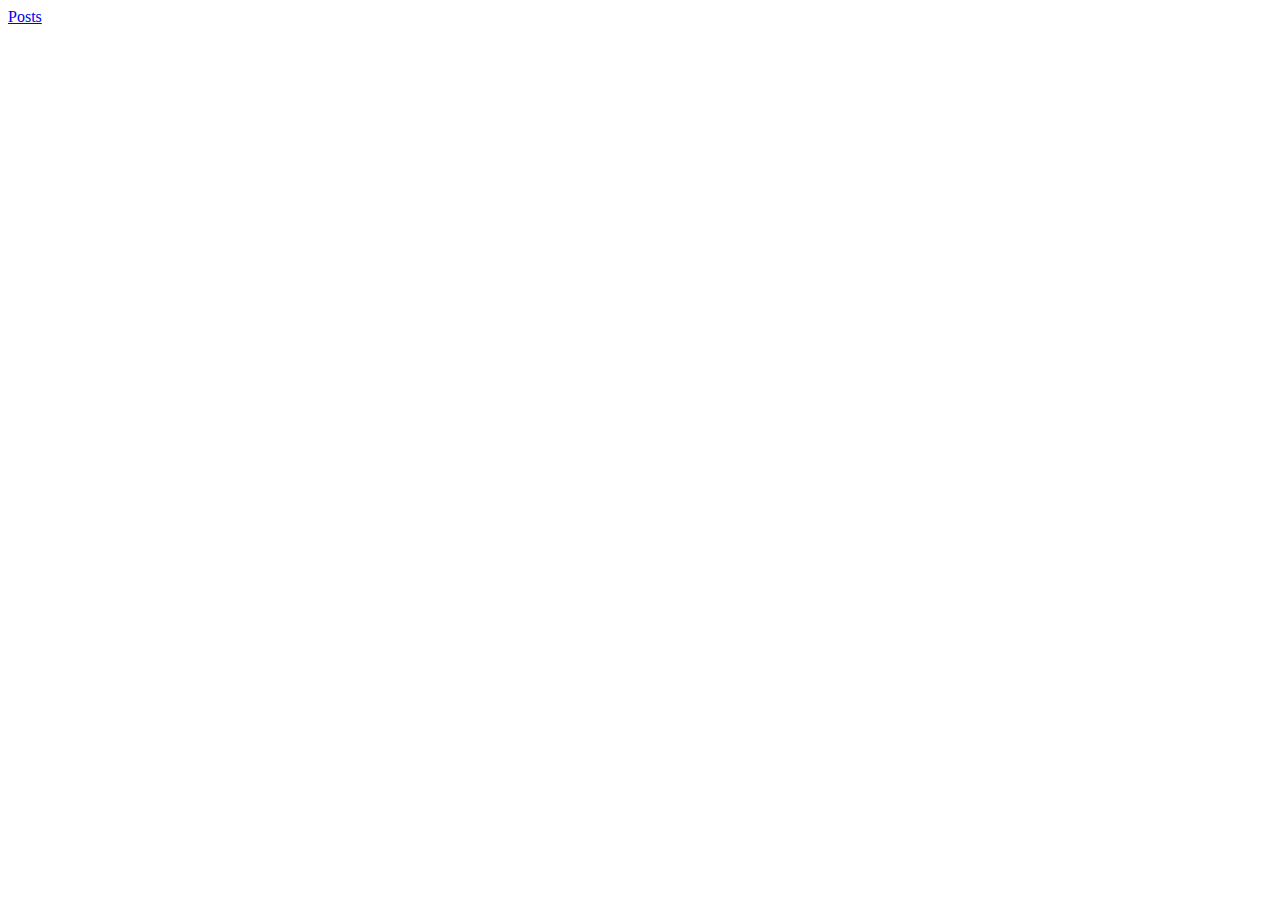
==== index.html @ fa4cb7d7 "init commit" ====
<!DOCTYPE html>
<html lang="en-US">

<head>
	<meta name="generator" content="Hugo 0.25.1" />
    <meta charset="utf-8">
    <meta http-equiv="X-UA-Compatible" content="chrome=1">
    <meta name="HandheldFriendly" content="True">
    <meta name="MobileOptimized" content="320">
    <meta name="viewport" content="width=device-width, initial-scale=1.0">
    <meta name="referrer" content="no-referrer">
    
    <meta name="description" content="Your description">
    
    <meta name="twitter:card" content="summary">
    <meta name="twitter:domain" content="https://hugo-vue-mix.netlify.com/">
    
    <meta name="twitter:image" content="https://hugo-vue-mix.netlify.com/tn.png">
    <meta name="twitter:title" property="og:title" itemprop="title name" content="無双庵HP">
    <meta name="twitter:description" property="og:description" itemprop="description" content="Your description">
    <meta name="og:type" content="website">
    <meta name="og:url" content="https://hugo-vue-mix.netlify.com/">
    <meta name="og:image" itemprop="image primaryImageOfPage" content="https://hugo-vue-mix.netlify.com/tn.png">
    
    <title>無双庵HP</title>
    <link rel="shortcut icon" href="https://hugo-vue-mix.netlify.com/favicon.ico" id="favicon">
    <link rel="stylesheet" href="https://hugo-vue-mix.netlify.com/css/style.css">
    
    <link rel="stylesheet" href="https://fonts.googleapis.com/css?family=Didact+Gothic">
    
    <script src="https://code.jquery.com/jquery-3.2.1.min.js" integrity="sha256-hwg4gsxgFZhOsEEamdOYGBf13FyQuiTwlAQgxVSNgt4="
        crossorigin="anonymous"></script>
    
    

</head>

</html>
<body><div class="section" id="splash">
<div class="big-link"> <a href="https://hugo-vue-mix.netlify.com/post/">Posts</a></div>
</div></body>
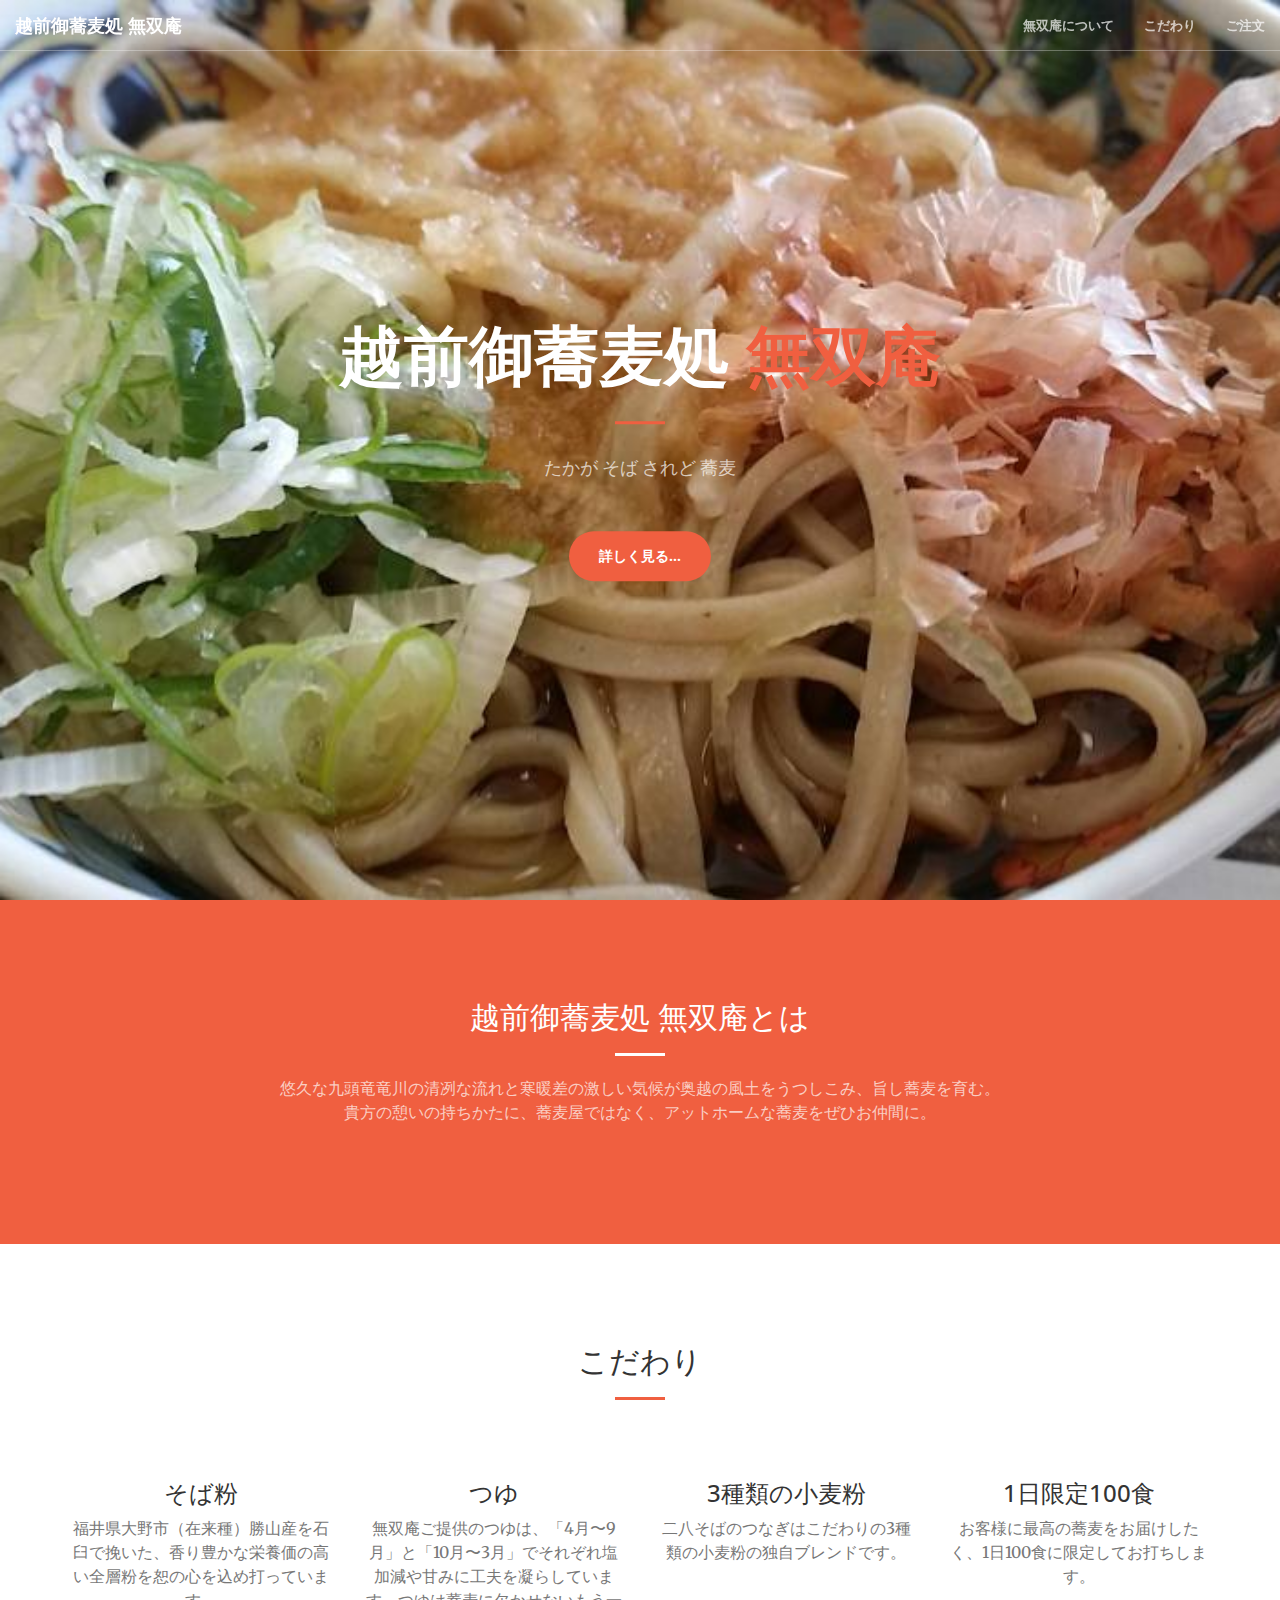
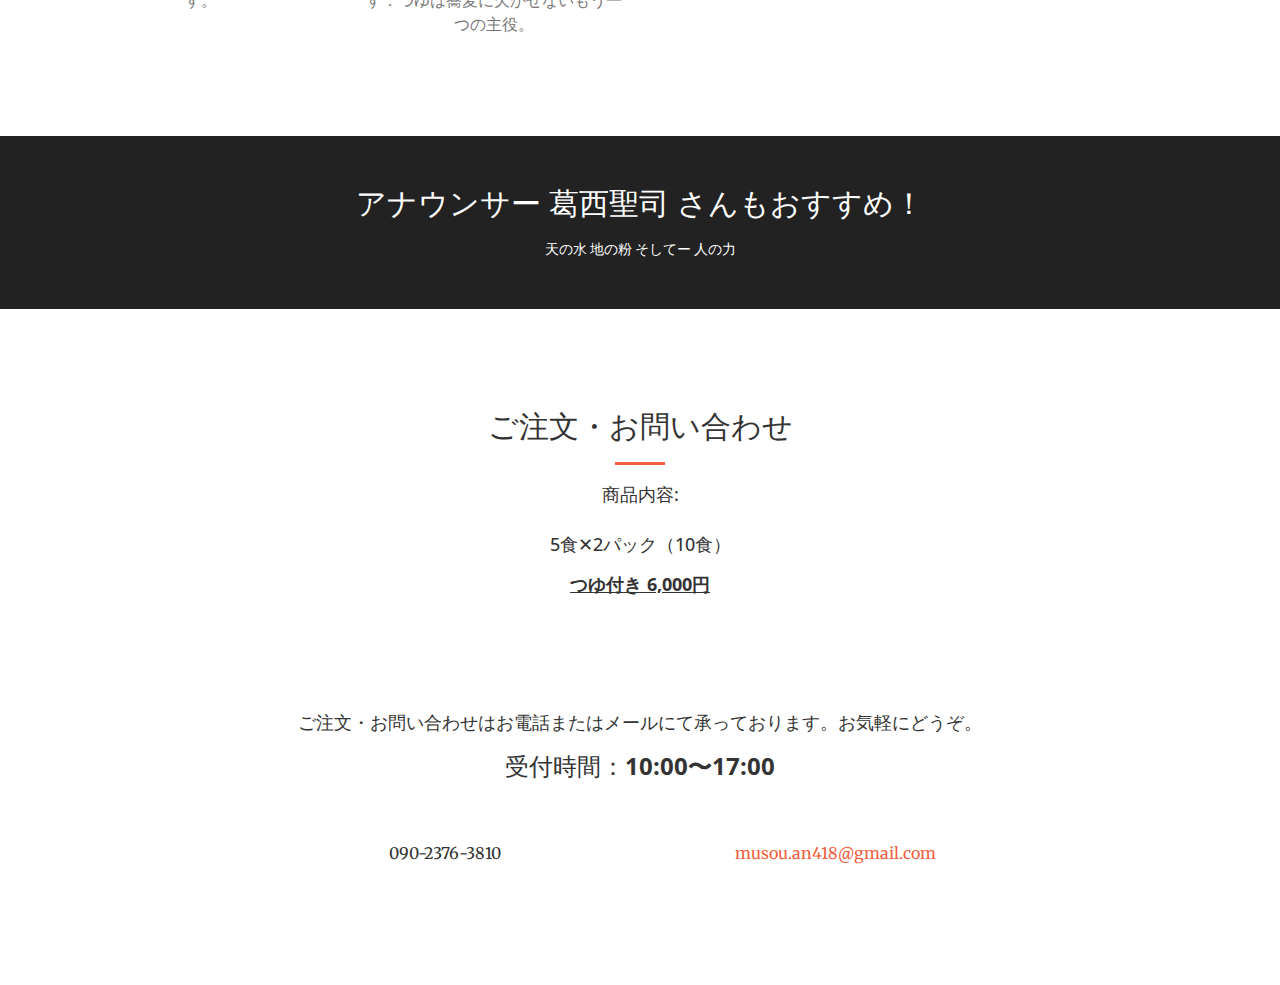
==== commit abdda793: "init commit" ====
--- a/index.html
+++ b/index.html
@@ -1,41 +1,265 @@
 <!DOCTYPE html>
-<html lang="en-US">
-
-<head>
-	<meta name="generator" content="Hugo 0.25.1" />
-    <meta charset="utf-8">
-    <meta http-equiv="X-UA-Compatible" content="chrome=1">
-    <meta name="HandheldFriendly" content="True">
-    <meta name="MobileOptimized" content="320">
-    <meta name="viewport" content="width=device-width, initial-scale=1.0">
-    <meta name="referrer" content="no-referrer">
+<html lang="jp">
+    <head>
+        <meta charset="utf-8">
+<meta http-equiv="X-UA-Compatible" content="IE=edge">
+<meta name="viewport" content="width=device-width, initial-scale=1">
+<meta name="author" content="Haruki Hashimoto">
+<meta name="description" content="蕎麦処 無双庵">
+<meta name="generator" content="Hugo 0.25.1" />
+<title>無双庵HP</title>
+
+<!-- Favicon -->
+<link rel="shortcut icon" href="http://musouan.github.io/favicon.ico">
+<!-- Bootstrap Core CSS -->
+<link rel="stylesheet" href="http://musouan.github.io/css/bootstrap.min.css" type="text/css">
+<!-- Custom Fonts -->
+<link href='//fonts.googleapis.com/css?family=Open+Sans:300italic,400italic,600italic,700italic,800italic,400,300,600,700,800' rel='stylesheet' type='text/css'>
+<link href='//fonts.googleapis.com/css?family=Merriweather:400,300,300italic,400italic,700,700italic,900,900italic' rel='stylesheet' type='text/css'>
+<link rel="stylesheet" href="http://musouan.github.io/font-awesome/css/font-awesome.min.css" type="text/css">
+<!-- Plugin CSS -->
+<link rel="stylesheet" href="http://musouan.github.io/css/animate.min.css" type="text/css">
+<!-- Custom CSS -->
+<link rel="stylesheet" href="http://musouan.github.io/css/creative.css" type="text/css">
+<link rel="stylesheet" href="http://musouan.github.io/css/modals.css" type="text/css">
+
+<!-- HTML5 Shim and Respond.js IE8 support of HTML5 elements and media queries -->
+<!-- WARNING: Respond.js doesn't work if you view the page via file:// -->
+<!--[if lt IE 9]>
+        <script src="https://oss.maxcdn.com/libs/html5shiv/3.7.0/html5shiv.js"></script>
+        <script src="https://oss.maxcdn.com/libs/respond.js/1.4.2/respond.min.js"></script>
+<![endif]-->
+
+    </head>
+    <body id="page-top">
+        
+            <!-- NAVIGATION -->
+<nav id="mainNav" class="navbar navbar-default navbar-fixed-top">
+    <div class="container-fluid">
+        <!-- Brand and toggle get grouped for better mobile display -->
+        <div class="navbar-header">
+            <button type="button" class="navbar-toggle collapsed" data-toggle="collapse" data-target="#bs-example-navbar-collapse-1">
+                <span class="sr-only">Toggle navigation</span>
+                <span class="icon-bar"></span>
+                <span class="icon-bar"></span>
+                <span class="icon-bar"></span>
+            </button>
+            
+                <a class="navbar-brand page-scroll" href="#page-top">越前御蕎麦処 無双庵</a>
+            
+        </div>
+        <!-- Collect the nav links, forms, and other content for toggling -->
+        <div class="collapse navbar-collapse" id="bs-example-navbar-collapse-1">
+            <ul class="nav navbar-nav navbar-right">
+                
+                    <li>
+                        <a class="page-scroll" href="#about">無双庵について</a>
+                    </li>
+                
+                
+                    <li>
+                        <a class="page-scroll" href="#services">こだわり</a>
+                    </li>
+                
+                
+                
+                
+                    <li>
+                        <a class="page-scroll" href="#contact">ご注文</a>
+                    </li>
+                
+            </ul>
+        </div>
+        <!-- /.navbar-collapse -->
+    </div>
+    <!-- /.container-fluid -->
+</nav>
+
+        
+
+        
+            <!-- HEADER -->
+<header>
+    <div class="header-content">
+        <div class="header-content-inner">
+            
+                <h1>越前御蕎麦処 <a href="/">無双庵</a></h1>
+            
+            
+                <hr>
+            
+            
+                <p>たかが そば されど 蕎麦</p>
+            
+            
+                <a href="#about" class="btn btn-primary btn-xl page-scroll">詳しく見る…</a>
+            
+        </div>
+    </div>
+</header>
+
+        
+
+        
+            <!-- ABOUT -->
+<section class="bg-primary" id="about">
+    <div class="container">
+        <div class="row">
+            <div class="col-lg-8 col-lg-offset-2 text-center">
+                
+                    <h2 class="section-heading">越前御蕎麦処 無双庵とは</h2>
+                
+                
+                    <hr class="light">
+                
+                
+                    <p class="text-faded">悠久な九頭竜竜川の清冽な流れと寒暖差の激しい気候が奥越の風土をうつしこみ、旨し蕎麦を育む。<br>貴方の憩いの持ちかたに、蕎麦屋ではなく、アットホームな蕎麦をぜひお仲間に。</p>
+                
+                
+            </div>
+        </div>
+    </div>
+</section>
+
+        
+
+        
+            <!-- SERVICES -->
+<section id="services">
     
-    <meta name="description" content="Your description">
+        <div class="container">
+            <div class="row">
+                <div class="col-lg-12 text-center">
+                    <h2 class="section-heading">こだわり</h2>
+                    <hr class="primary">
+                </div>
+            </div>
+        </div>
     
-    <meta name="twitter:card" content="summary">
-    <meta name="twitter:domain" content="https://hugo-vue-mix.netlify.com/">
-    
-    <meta name="twitter:image" content="https://hugo-vue-mix.netlify.com/tn.png">
-    <meta name="twitter:title" property="og:title" itemprop="title name" content="無双庵HP">
-    <meta name="twitter:description" property="og:description" itemprop="description" content="Your description">
-    <meta name="og:type" content="website">
-    <meta name="og:url" content="https://hugo-vue-mix.netlify.com/">
-    <meta name="og:image" itemprop="image primaryImageOfPage" content="https://hugo-vue-mix.netlify.com/tn.png">
-    
-    <title>無双庵HP</title>
-    <link rel="shortcut icon" href="https://hugo-vue-mix.netlify.com/favicon.ico" id="favicon">
-    <link rel="stylesheet" href="https://hugo-vue-mix.netlify.com/css/style.css">
-    
-    <link rel="stylesheet" href="https://fonts.googleapis.com/css?family=Didact+Gothic">
-    
-    <script src="https://code.jquery.com/jquery-3.2.1.min.js" integrity="sha256-hwg4gsxgFZhOsEEamdOYGBf13FyQuiTwlAQgxVSNgt4="
-        crossorigin="anonymous"></script>
-    
-    
-
-</head>
-
+    <div class="container">
+        <div class="row">
+            
+            <div class="col-lg-3 col-md-6 text-center">
+                <div class="service-box">
+                    <i class="fa fa-4x  wow bounceIn text-primary"></i>
+                    <h3>そば粉</h3>
+                    
+                        <p class="text-muted">福井県大野市（在来種）勝山産を石臼で挽いた、香り豊かな栄養価の高い全層粉を恕の心を込め打っています。</p>
+                    
+                </div>
+            </div>
+            
+            <div class="col-lg-3 col-md-6 text-center">
+                <div class="service-box">
+                    <i class="fa fa-4x  wow bounceIn text-primary"></i>
+                    <h3>つゆ</h3>
+                    
+                        <p class="text-muted">無双庵ご提供のつゆは、「4月〜9月」と「10月〜3月」でそれぞれ塩加減や甘みに工夫を凝らしています．つゆは蕎麦に欠かせないもう一つの主役。</p>
+                    
+                </div>
+            </div>
+            
+            <div class="col-lg-3 col-md-6 text-center">
+                <div class="service-box">
+                    <i class="fa fa-4x  wow bounceIn text-primary"></i>
+                    <h3>3種類の小麦粉</h3>
+                    
+                        <p class="text-muted">二八そばのつなぎはこだわりの3種類の小麦粉の独自ブレンドです。</p>
+                    
+                </div>
+            </div>
+            
+            <div class="col-lg-3 col-md-6 text-center">
+                <div class="service-box">
+                    <i class="fa fa-4x  wow bounceIn text-primary"></i>
+                    <h3>1日限定100食</h3>
+                    
+                        <p class="text-muted">お客様に最高の蕎麦をお届けしたく、1日100食に限定してお打ちします。</p>
+                    
+                </div>
+            </div>
+            
+        </div>
+    </div>
+</section>
+
+        
+
+        
+
+        
+
+        
+            <!-- ASIDE -->
+<aside class="bg-dark">
+    <div class="container text-center">
+        <div class="call-to-action">
+            <h2>アナウンサー 葛西聖司 さんもおすすめ！</h2>
+             天の水 地の粉 そしてー    人の力 
+            
+        </div>
+    </div>
+</aside>
+
+        
+
+        
+            <!-- CONTACT -->
+<section id="contact">
+    <div class="container">
+        <div class="row">
+            <div class="col-lg-8 col-lg-offset-2 text-center">
+                
+                    <h2 class="section-heading">ご注文・お問い合わせ</h2>
+                
+                
+                    <hr class="primary">
+                
+                
+                    <p><h4>商品内容:<h4><br>5食✕2パック（10食）<br><br><u><b>つゆ付き 6,000円</u></b><br><br><br><br><br><br><br>ご注文・お問い合わせはお電話またはメールにて承っております。お気軽にどうぞ。<br><h3>受付時間：<b>10:00〜17:00</b></h3></p>
+                
+            </div>
+            
+                <div class="
+                
+                    col-lg-4
+                
+                col-lg-offset-2 text-center">
+                    <i class="fa fa-phone fa-3x wow bounceIn"></i>
+                    <p>090-2376-3810</p>
+                </div>
+            
+            
+                <div class="
+                
+                    col-lg-4
+                
+                 text-center">
+                    <i class="fa fa-envelope-o fa-3x wow bounceIn" data-wow-delay=".1s"></i>
+                    <p><a href="mailto:musou.an418@gmail.com">musou.an418@gmail.com</a></p>
+                </div>
+            
+        </div>
+    </div>
+</section>
+
+        
+
+        
+
+        <!-- jQuery -->
+<script src="http://musouan.github.io/js/jquery.js"></script>
+<!-- Bootstrap Core JavaScript -->
+<script src="http://musouan.github.io/js/bootstrap.min.js"></script>
+<!-- Plugin JavaScript -->
+<script src="http://musouan.github.io/js/jquery.easing.min.js"></script>
+<script src="http://musouan.github.io/js/jquery.fittext.js"></script>
+<script src="http://musouan.github.io/js/wow.min.js"></script>
+
+<!-- Custom Theme JavaScript -->
+<script src="http://musouan.github.io/js/creative.js"></script>
+
+
+        
+    </body>
 </html>
-<body><div class="section" id="splash">
-<div class="big-link"> <a href="https://hugo-vue-mix.netlify.com/post/">Posts</a></div>
-</div></body>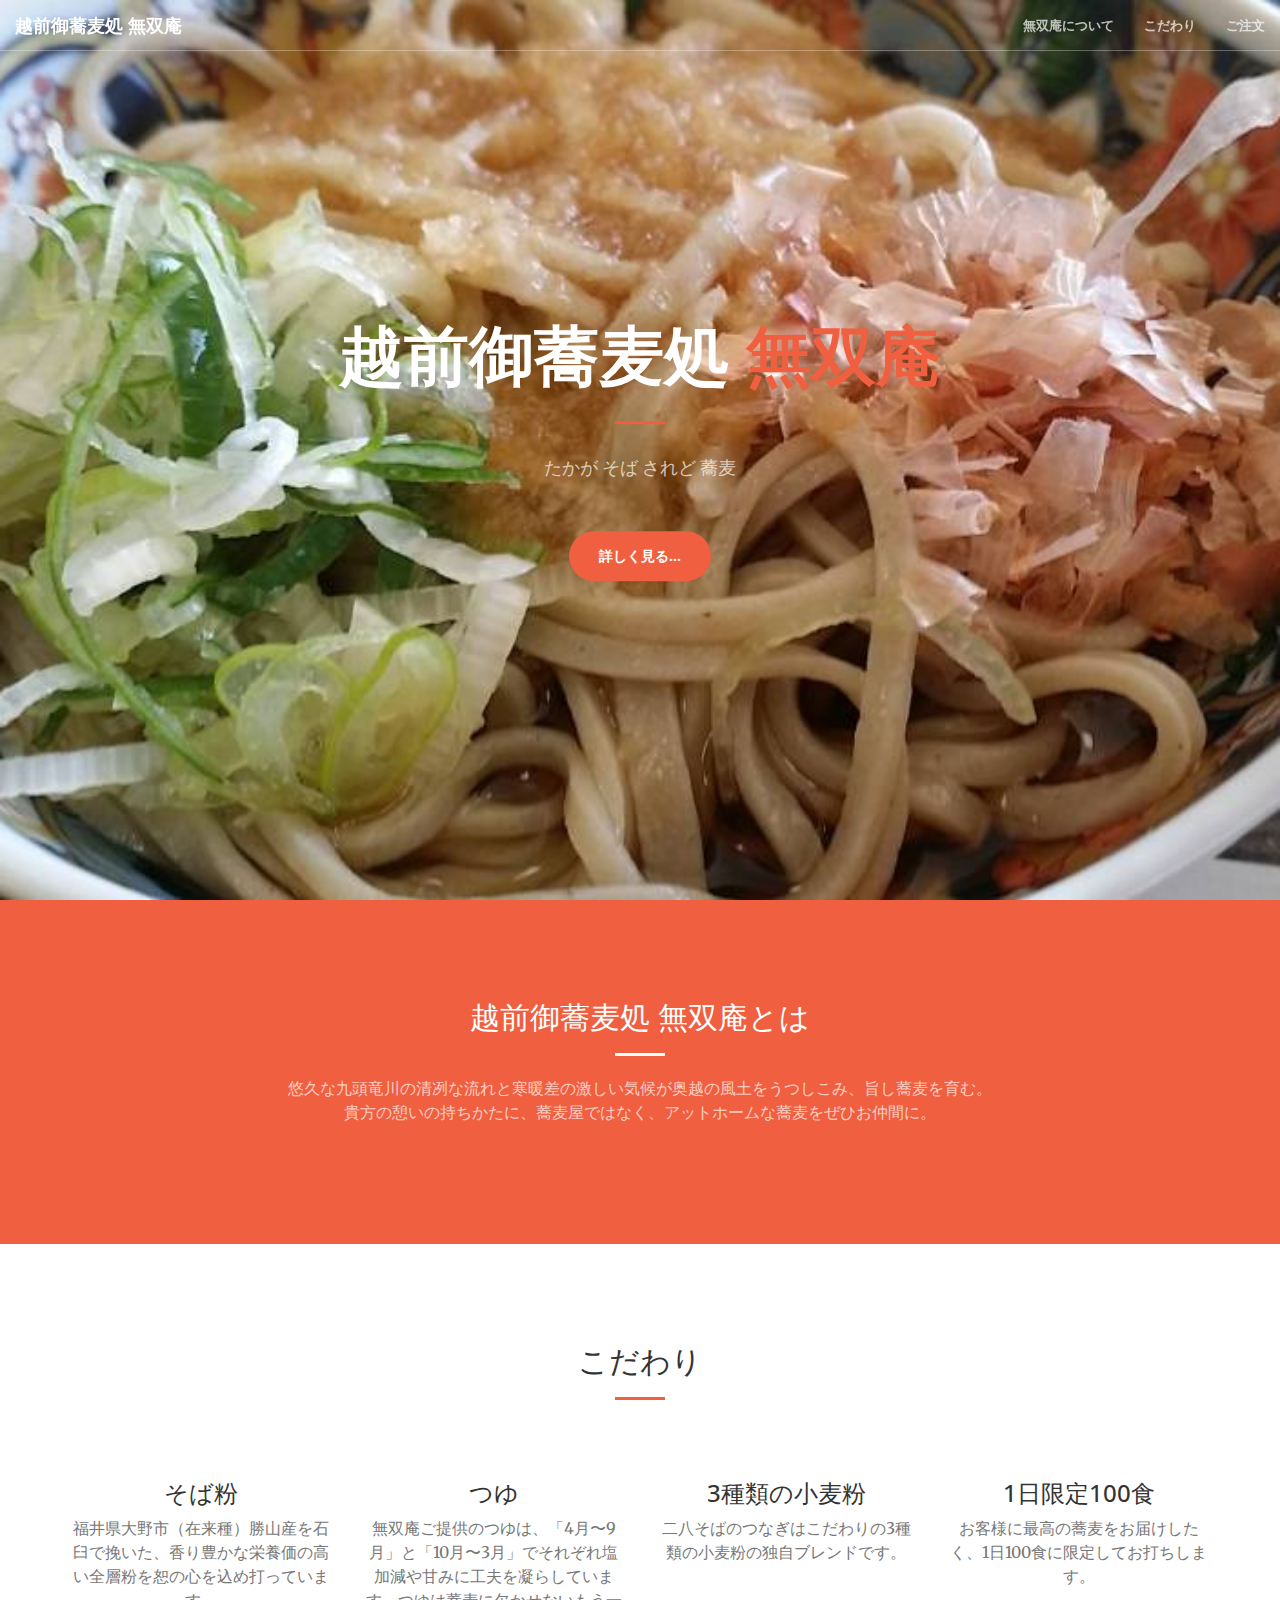
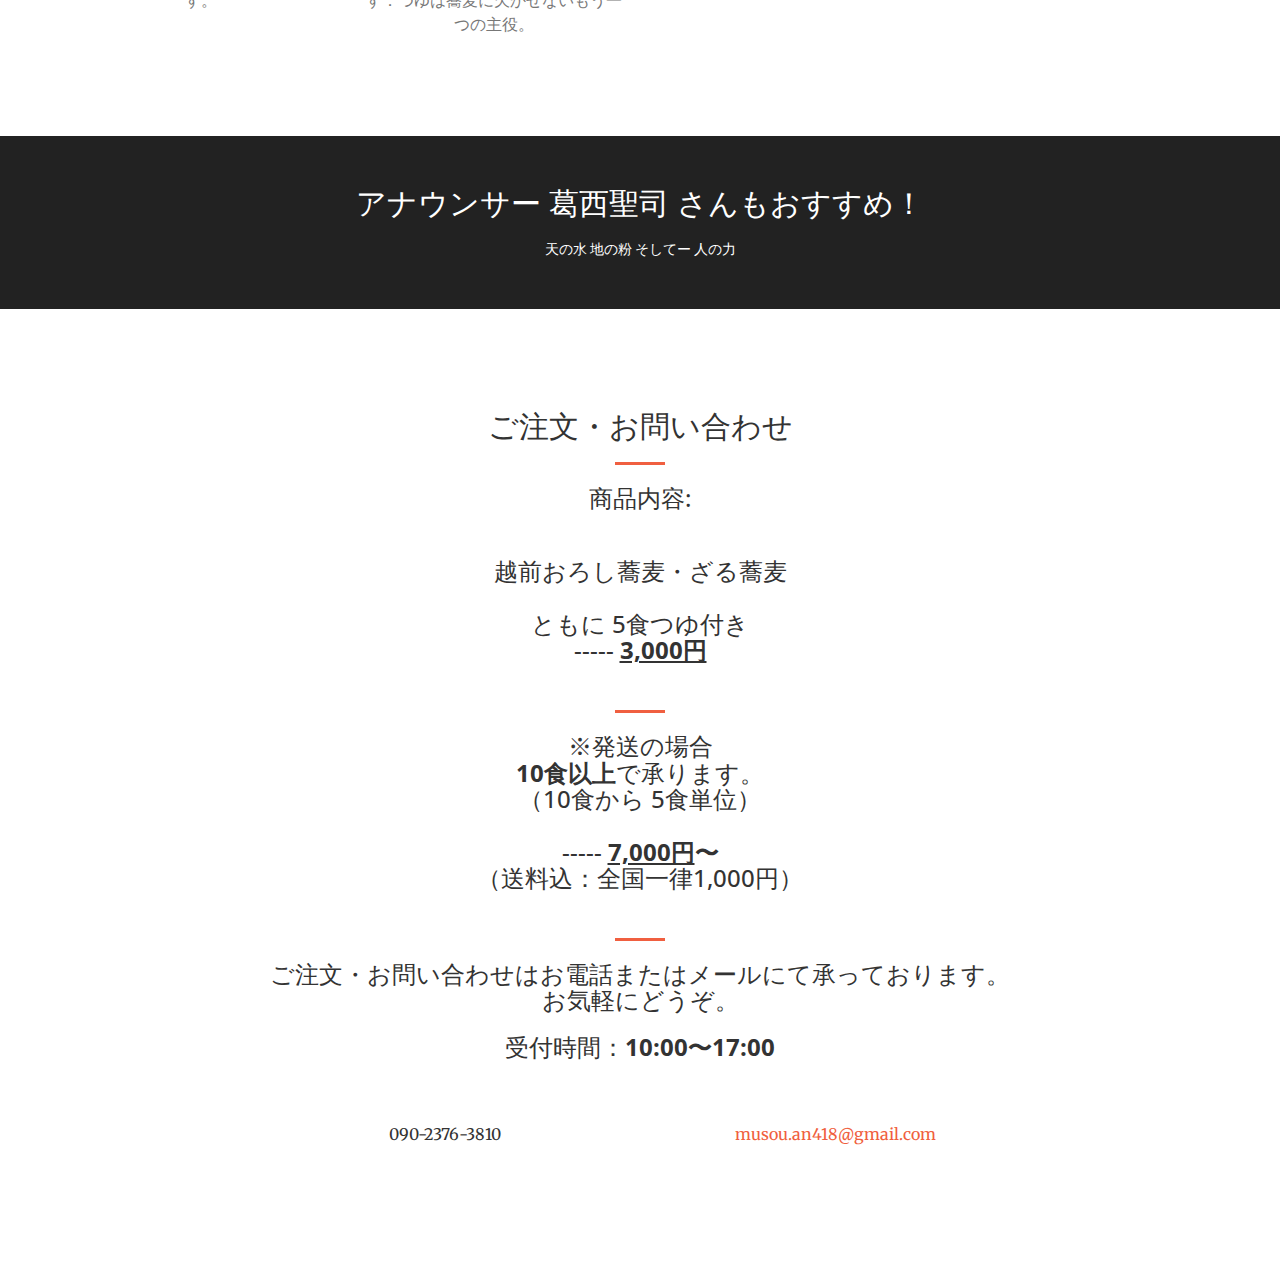
==== commit dafe1809: "feat: 商品内容の修正" ====
--- a/index.html
+++ b/index.html
@@ -10,18 +10,18 @@
 <title>無双庵HP</title>
 
 <!-- Favicon -->
-<link rel="shortcut icon" href="http://musouan.github.io/favicon.ico">
+<link rel="shortcut icon" href="https://musouan.github.io/favicon.ico">
 <!-- Bootstrap Core CSS -->
-<link rel="stylesheet" href="http://musouan.github.io/css/bootstrap.min.css" type="text/css">
+<link rel="stylesheet" href="https://musouan.github.io/css/bootstrap.min.css" type="text/css">
 <!-- Custom Fonts -->
 <link href='//fonts.googleapis.com/css?family=Open+Sans:300italic,400italic,600italic,700italic,800italic,400,300,600,700,800' rel='stylesheet' type='text/css'>
 <link href='//fonts.googleapis.com/css?family=Merriweather:400,300,300italic,400italic,700,700italic,900,900italic' rel='stylesheet' type='text/css'>
-<link rel="stylesheet" href="http://musouan.github.io/font-awesome/css/font-awesome.min.css" type="text/css">
+<link rel="stylesheet" href="https://musouan.github.io/font-awesome/css/font-awesome.min.css" type="text/css">
 <!-- Plugin CSS -->
-<link rel="stylesheet" href="http://musouan.github.io/css/animate.min.css" type="text/css">
+<link rel="stylesheet" href="https://musouan.github.io/css/animate.min.css" type="text/css">
 <!-- Custom CSS -->
-<link rel="stylesheet" href="http://musouan.github.io/css/creative.css" type="text/css">
-<link rel="stylesheet" href="http://musouan.github.io/css/modals.css" type="text/css">
+<link rel="stylesheet" href="https://musouan.github.io/css/creative.css" type="text/css">
+<link rel="stylesheet" href="https://musouan.github.io/css/modals.css" type="text/css">
 
 <!-- HTML5 Shim and Respond.js IE8 support of HTML5 elements and media queries -->
 <!-- WARNING: Respond.js doesn't work if you view the page via file:// -->
@@ -113,7 +113,7 @@
                     <hr class="light">
                 
                 
-                    <p class="text-faded">悠久な九頭竜竜川の清冽な流れと寒暖差の激しい気候が奥越の風土をうつしこみ、旨し蕎麦を育む。<br>貴方の憩いの持ちかたに、蕎麦屋ではなく、アットホームな蕎麦をぜひお仲間に。</p>
+                    <p class="text-faded">悠久な九頭竜川の清冽な流れと寒暖差の激しい気候が奥越の風土をうつしこみ、旨し蕎麦を育む。<br>貴方の憩いの持ちかたに、蕎麦屋ではなく、アットホームな蕎麦をぜひお仲間に。</p>
                 
                 
             </div>
@@ -216,7 +216,8 @@
                     <hr class="primary">
                 
                 
-                    <p><h4>商品内容:<h4><br>5食✕2パック（10食）<br><br><u><b>つゆ付き 6,000円</u></b><br><br><br><br><br><br><br>ご注文・お問い合わせはお電話またはメールにて承っております。お気軽にどうぞ。<br><h3>受付時間：<b>10:00〜17:00</b></h3></p>
+                    <p><h3>商品内容:<h3><br>越前おろし蕎麦・ざる蕎麦<br><br>ともに 5食つゆ付き<br>----- <u><b>3,000円</u></b><br><br><hr>※発送の場合<br><b>10食以上</b>で承ります。<br>（10食から 5食単位）<br><br>-----  <b><u>7,000円</u>〜</b><br>（送料込：全国一律1,000円）<br><br><hr>ご注文・お問い合わせはお電話またはメールにて承っております。お気軽にどうぞ。<br><h3>受付時間：<b>10:00〜17:00</b></h3>
+</p>
                 
             </div>
             
@@ -248,16 +249,16 @@
         
 
         <!-- jQuery -->
-<script src="http://musouan.github.io/js/jquery.js"></script>
+<script src="https://musouan.github.io/js/jquery.js"></script>
 <!-- Bootstrap Core JavaScript -->
-<script src="http://musouan.github.io/js/bootstrap.min.js"></script>
+<script src="https://musouan.github.io/js/bootstrap.min.js"></script>
 <!-- Plugin JavaScript -->
-<script src="http://musouan.github.io/js/jquery.easing.min.js"></script>
-<script src="http://musouan.github.io/js/jquery.fittext.js"></script>
-<script src="http://musouan.github.io/js/wow.min.js"></script>
+<script src="https://musouan.github.io/js/jquery.easing.min.js"></script>
+<script src="https://musouan.github.io/js/jquery.fittext.js"></script>
+<script src="https://musouan.github.io/js/wow.min.js"></script>
 
 <!-- Custom Theme JavaScript -->
-<script src="http://musouan.github.io/js/creative.js"></script>
+<script src="https://musouan.github.io/js/creative.js"></script>
 
 
         
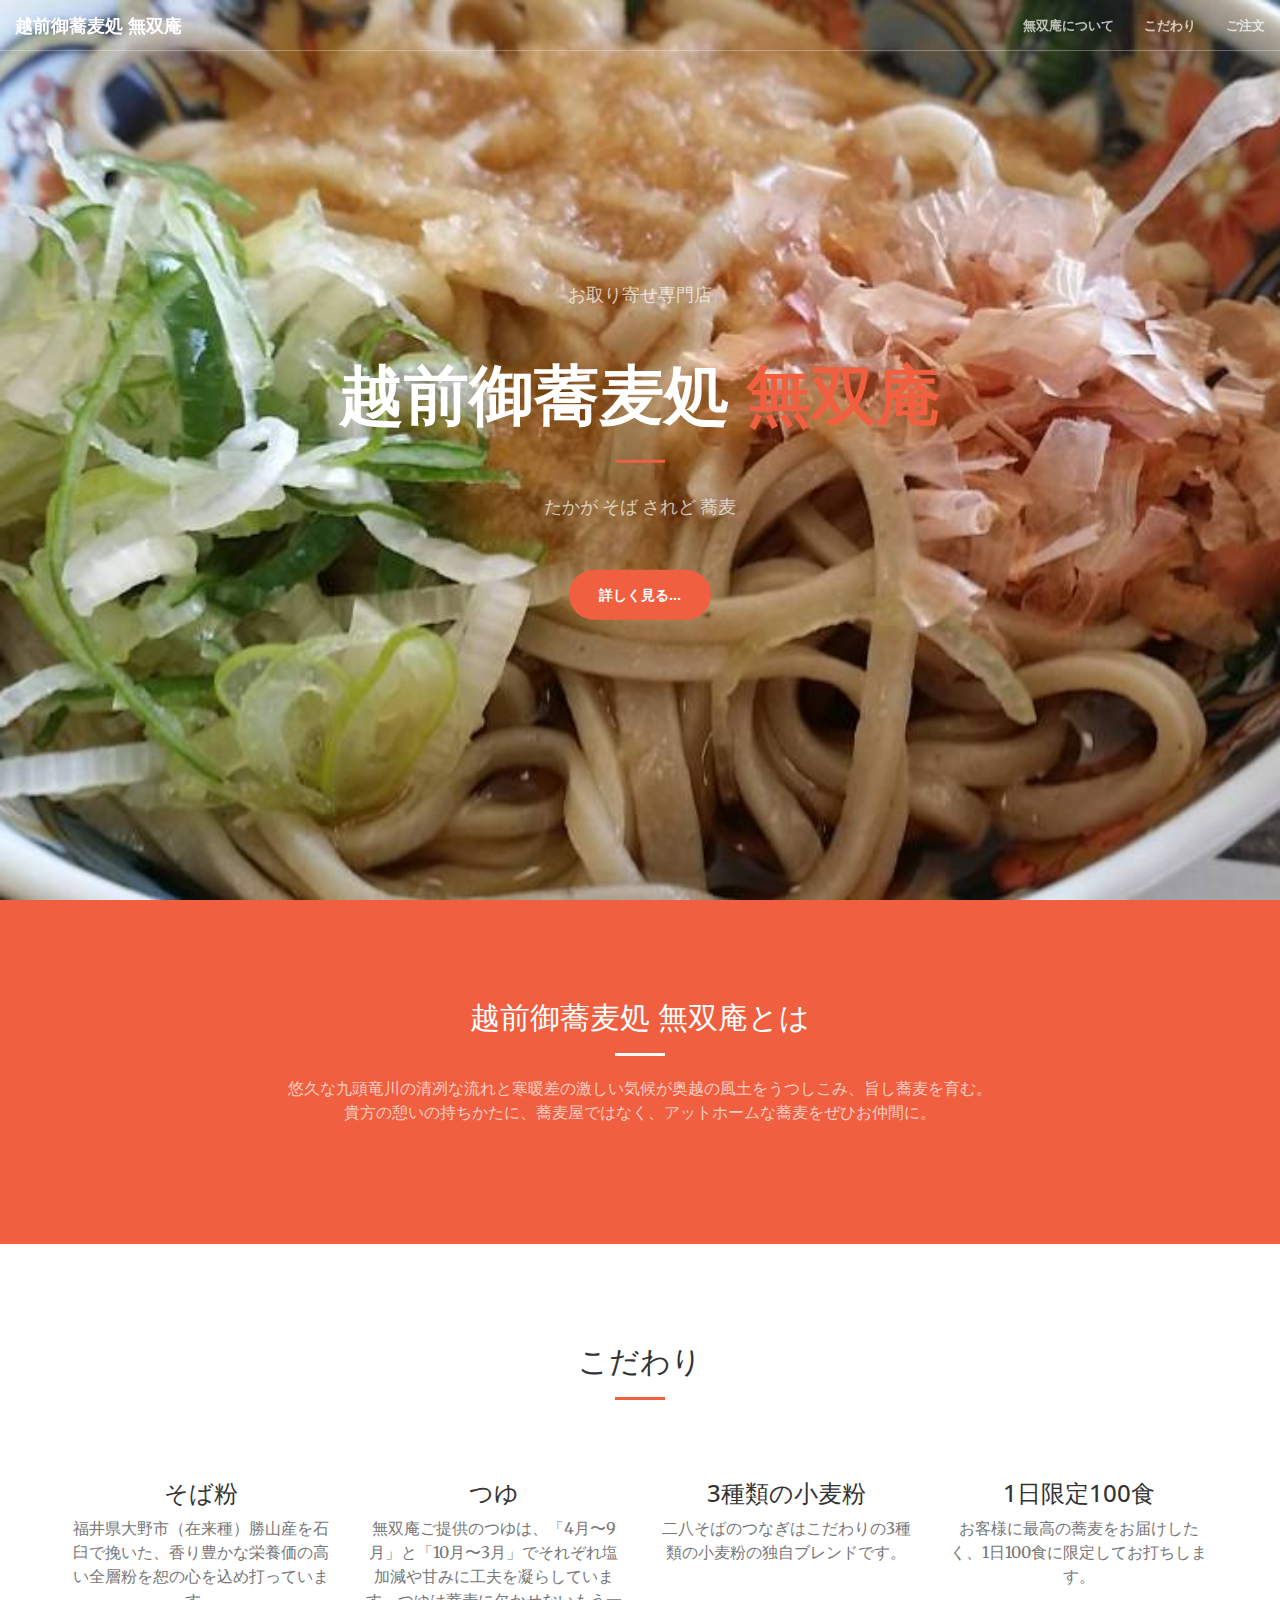
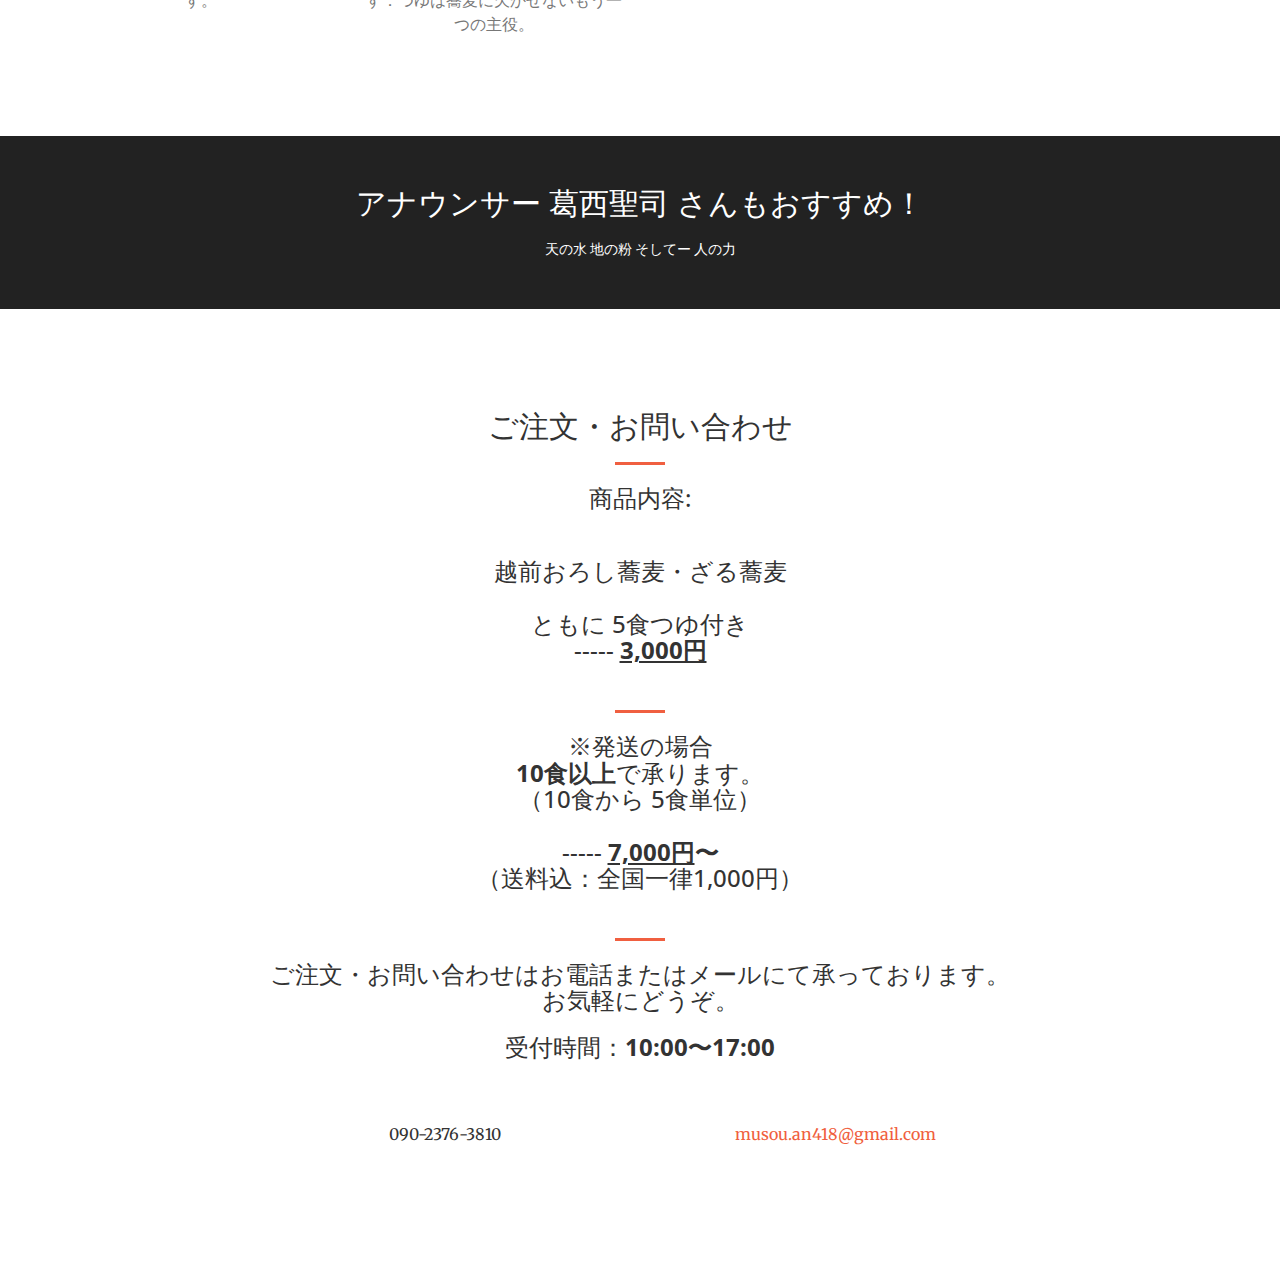
==== commit f15f804a: "feat: タイトルにお取り寄せ専門店と追加，画像サイズ縮小" ====
--- a/index.html
+++ b/index.html
@@ -83,7 +83,7 @@
     <div class="header-content">
         <div class="header-content-inner">
             
-                <h1>越前御蕎麦処 <a href="/">無双庵</a></h1>
+                <h1><p>お取り寄せ専門店</p>越前御蕎麦処 <a href="/">無双庵</a></h1>
             
             
                 <hr>
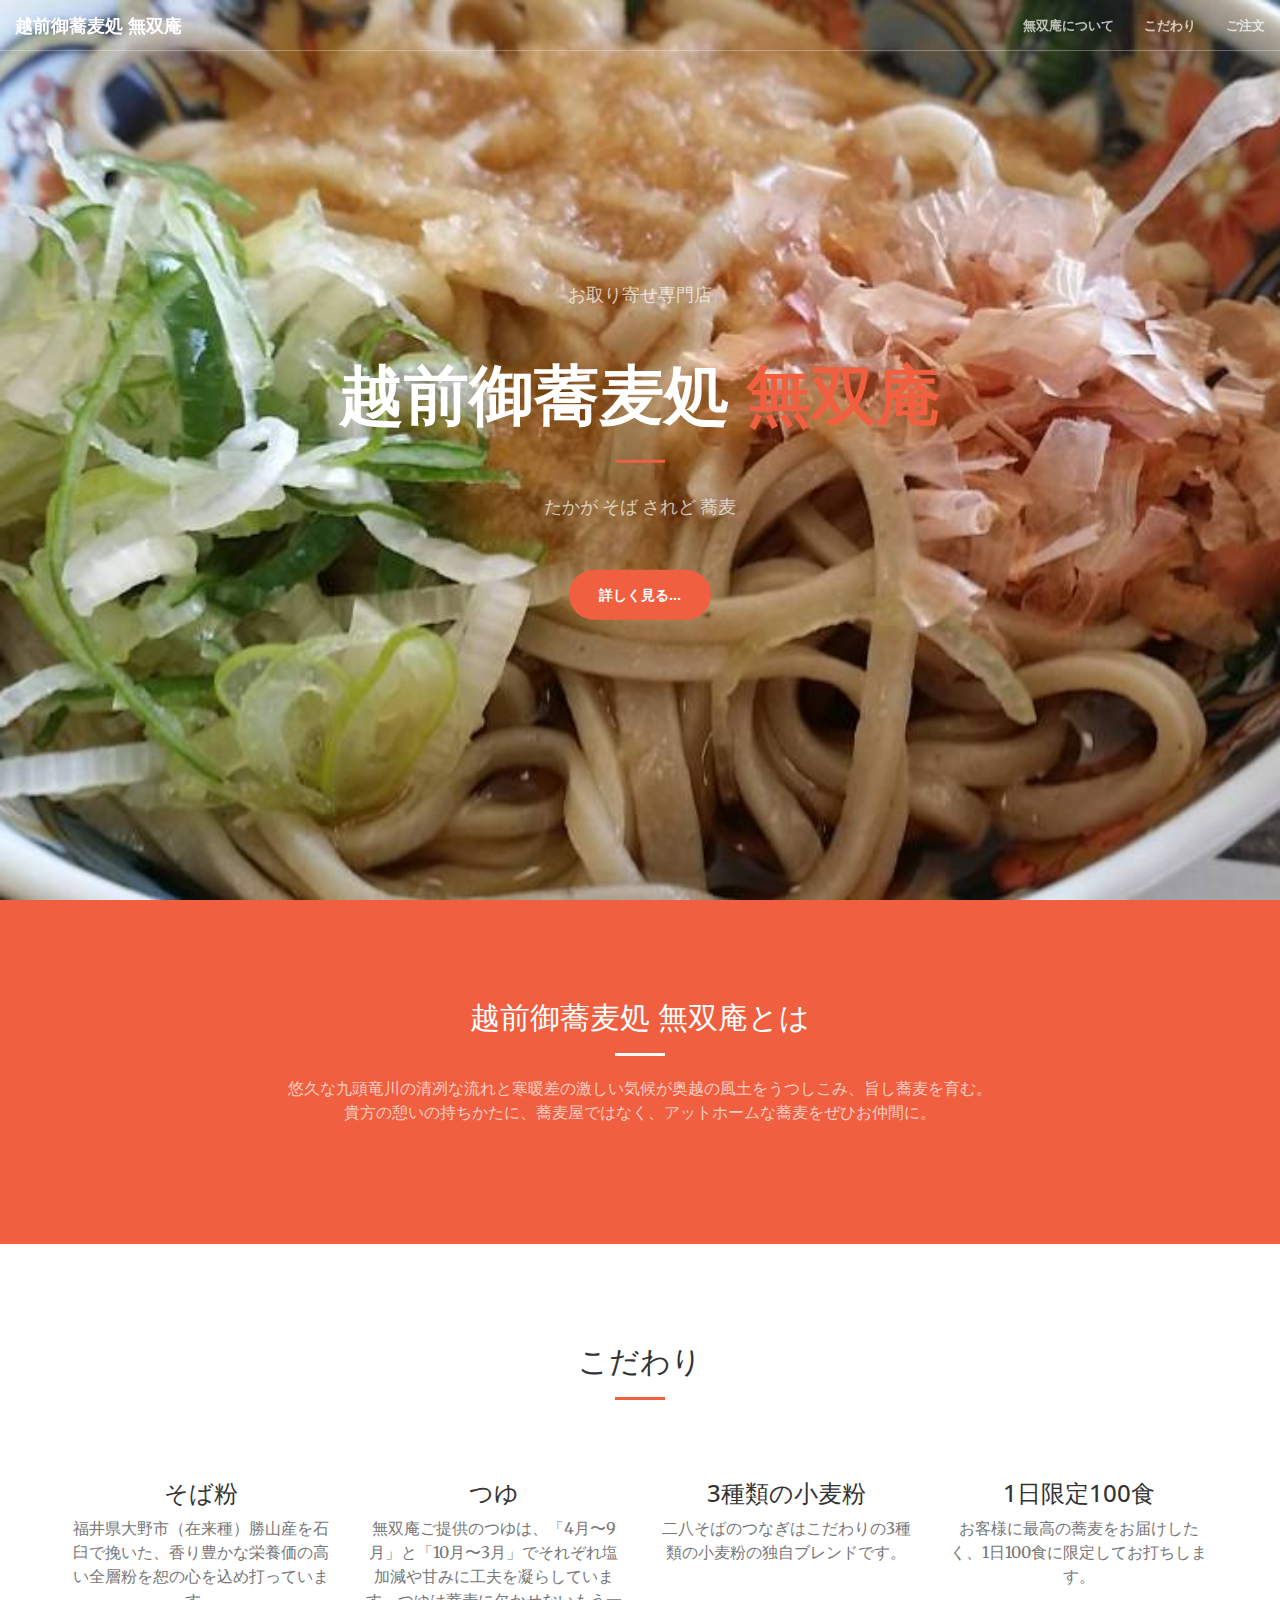
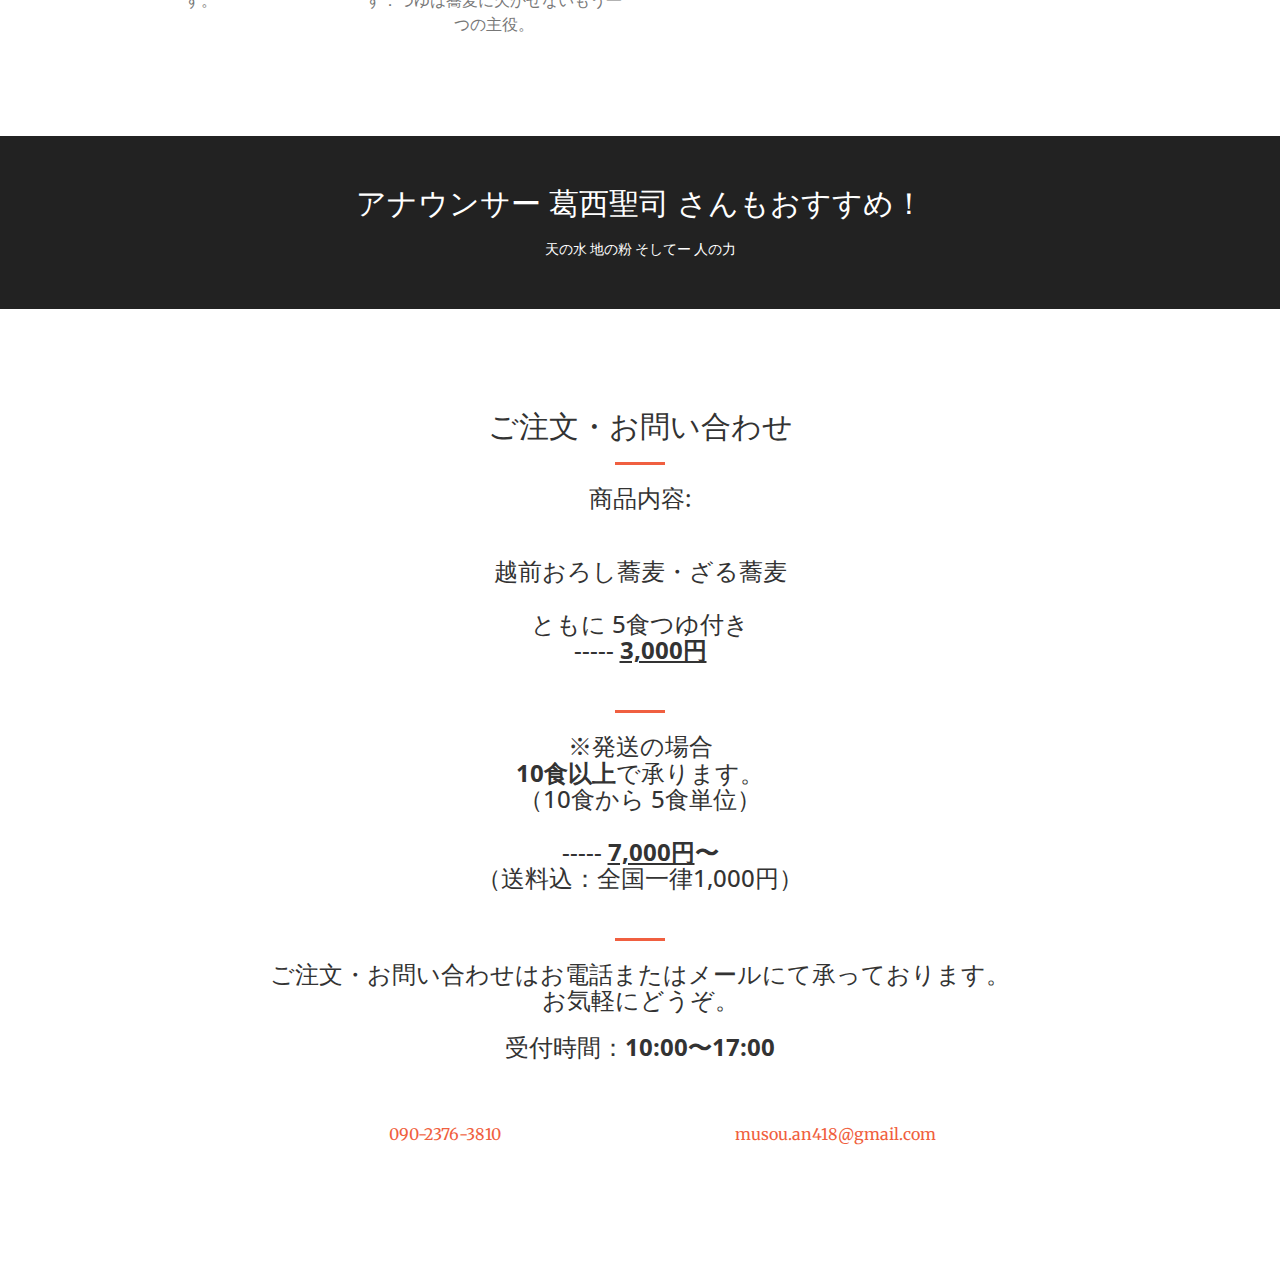
==== commit 8c5f991b: "feat: 電話番号にリンクを追加" ====
--- a/index.html
+++ b/index.html
@@ -7,7 +7,7 @@
 <meta name="author" content="Haruki Hashimoto">
 <meta name="description" content="蕎麦処 無双庵">
 <meta name="generator" content="Hugo 0.25.1" />
-<title>無双庵HP</title>
+<title>越前御蕎麦処 無双庵 | 取り寄せ専門 本格そば屋</title>
 
 <!-- Favicon -->
 <link rel="shortcut icon" href="https://musouan.github.io/favicon.ico">
@@ -226,8 +226,10 @@
                     col-lg-4
                 
                 col-lg-offset-2 text-center">
-                    <i class="fa fa-phone fa-3x wow bounceIn"></i>
+                    <a href='tel:'ZgotmplZ>
+                    <i class="fa fa-phone fa-3x wow bounceIn" style="color: #1a1a1d"></i>
                     <p>090-2376-3810</p>
+                    </a>
                 </div>
             
             
@@ -236,8 +238,10 @@
                     col-lg-4
                 
                  text-center">
-                    <i class="fa fa-envelope-o fa-3x wow bounceIn" data-wow-delay=".1s"></i>
-                    <p><a href="mailto:musou.an418@gmail.com">musou.an418@gmail.com</a></p>
+                    <a href="mailto:musou.an418@gmail.com">
+                    <i class="fa fa-envelope-o fa-3x wow bounceIn" data-wow-delay=".1s" style="color: #1a1a1d"></i>
+                    <p>musou.an418@gmail.com</p>
+                    </a>
                 </div>
             
         </div>
